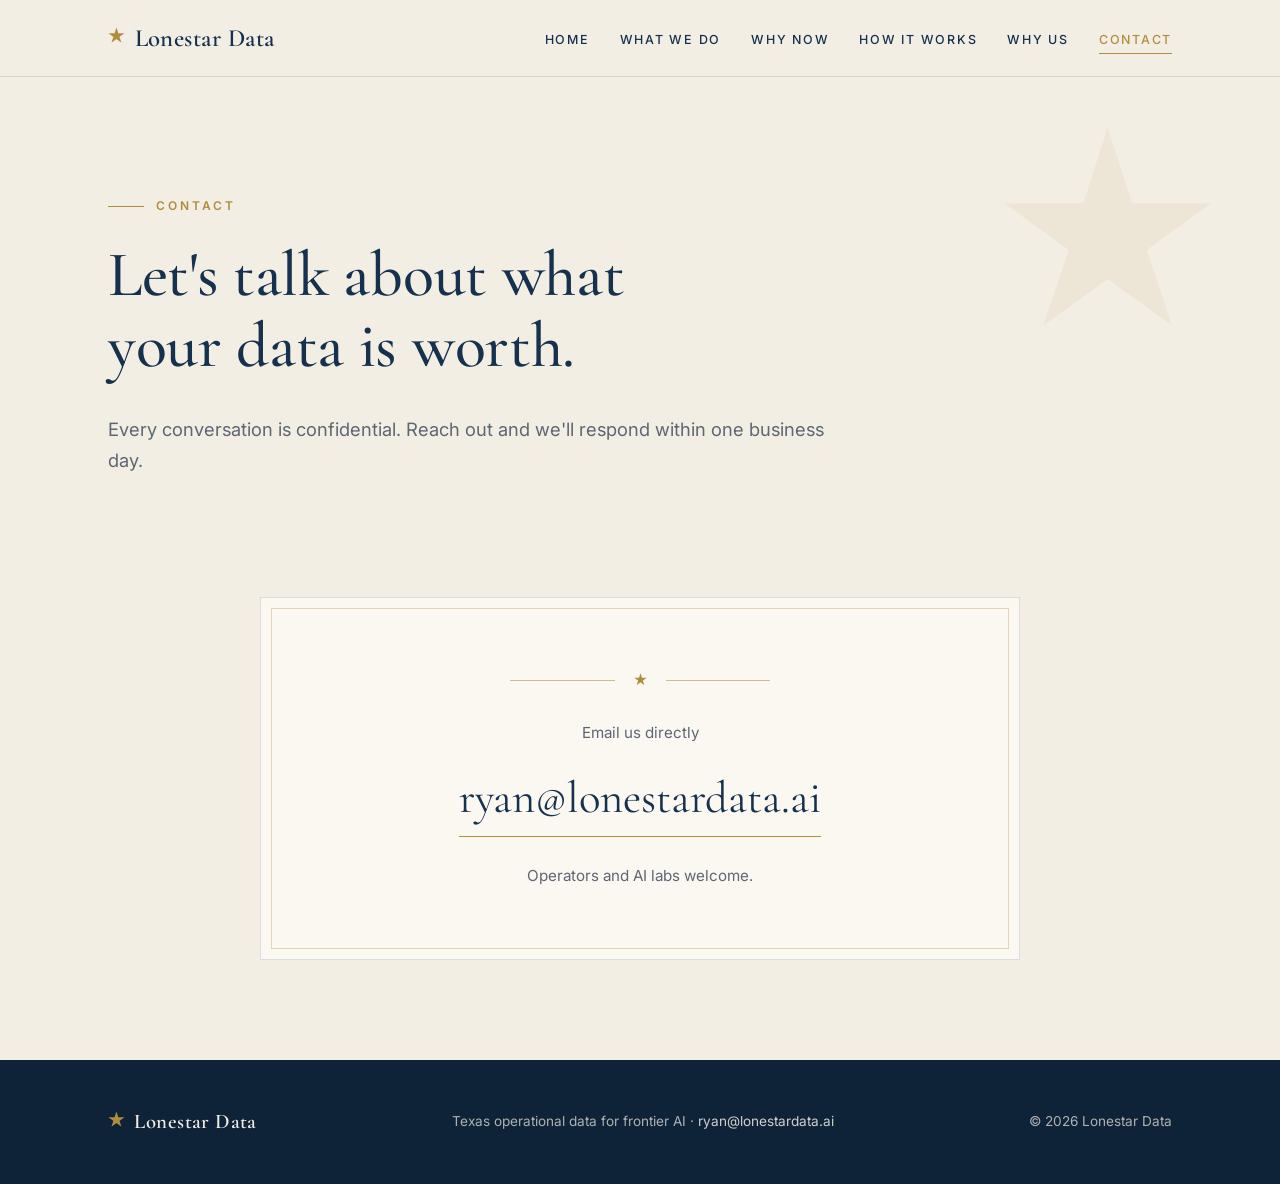
==== contact/index.html @ 7a25f942 "Switch to clean URLs (folder/index.html) with absolute links Co-Authored-By: Claude Opus 5.5 <norepl" ====
<!DOCTYPE html>
<html lang="en">
<head>
  <meta charset="utf-8">
  <meta name="viewport" content="width=device-width, initial-scale=1">
  <title>Contact — Lonestar Data</title>
  <meta name="description" content="Start a confidential conversation with Lonestar Data.">
  <link rel="icon" href="data:image/svg+xml,<svg xmlns='http://www.w3.org/2000/svg' viewBox='0 0 100 100'><text y='.9em' font-size='90' fill='%23b08d3f'>★</text></svg>">
  <link rel="preconnect" href="https://fonts.googleapis.com">
  <link rel="preconnect" href="https://fonts.gstatic.com" crossorigin>
  <link href="https://fonts.googleapis.com/css2?family=Cormorant+Garamond:ital,wght@0,400;0,500;0,600;1,500&family=Inter:wght@400;500;600&display=swap" rel="stylesheet">
  <link rel="stylesheet" href="/styles.css">
</head>
<body>
  <header class="site-header">
    <nav class="container nav" aria-label="Main">
      <a class="brand" href="/"><span class="star" aria-hidden="true">★</span> Lonestar Data</a>
      <button class="nav-toggle" aria-label="Toggle menu" aria-expanded="false" onclick="var l=document.querySelector('.nav-links');l.classList.toggle('open');this.setAttribute('aria-expanded',l.classList.contains('open'))">☰</button>
      <ul class="nav-links">
        <li><a href="/">Home</a></li>
        <li><a href="/what-we-do/">What We Do</a></li>
        <li><a href="/why-now/">Why Now</a></li>
        <li><a href="/how-it-works/">How It Works</a></li>
        <li><a href="/why-us/">Why Us</a></li>
        <li><a href="/contact/" aria-current="page">Contact</a></li>
      </ul>
    </nav>
  </header>

  <main>
    <section class="page-hero">
      <div class="container">
        <div class="eyebrow">Contact</div>
        <h1>Let's talk about what your data is worth.</h1>
        <p class="lede">Every conversation is confidential. Reach out and we'll respond within one business day.</p>
      </div>
    </section>

    <section class="section-tight">
      <div class="container">
        <div class="contact-panel">
          <div class="star-rule">★</div>
          <p style="margin-top:28px;" class="small">Email us directly</p>
          <a class="contact-email" href="mailto:ryan@lonestardata.ai">ryan@lonestardata.ai</a>
          <p class="small">Operators and AI labs welcome.</p>
        </div>
      </div>
    </section>
  </main>

  <footer class="site-footer">
    <div class="container footer-inner">
      <a class="brand" href="/"><span class="star" aria-hidden="true">★</span> Lonestar Data</a>
      <span>Texas operational data for frontier AI &middot; <a href="mailto:ryan@lonestardata.ai">ryan@lonestardata.ai</a></span>
      <span>&copy; 2026 Lonestar Data</span>
    </div>
  </footer>
</body>
</html>
---- styles.css ----
/* Lonestar Data — shared styles */
:root {
  --cream: #f3eee4;
  --cream-deep: #ebe4d6;
  --navy: #16314e;
  --navy-deep: #0f2338;
  --gold: #b08d3f;
  --gold-soft: #cdb27a;
  --ink: #24303d;
  --muted: #5d6673;
  --line: rgba(22, 49, 78, 0.14);
  --serif: "Cormorant Garamond", "Times New Roman", serif;
  --sans: "Inter", system-ui, -apple-system, "Segoe UI", sans-serif;
  --max: 1120px;
}

*, *::before, *::after { box-sizing: border-box; }
html { -webkit-text-size-adjust: 100%; }
body {
  margin: 0;
  background: var(--cream);
  color: var(--ink);
  font-family: var(--sans);
  font-size: 17px;
  line-height: 1.7;
  -webkit-font-smoothing: antialiased;
  display: flex;
  flex-direction: column;
  min-height: 100vh;
}
main { flex: 1; }
img { max-width: 100%; }
a { color: var(--navy); }

h1, h2, h3 {
  font-family: var(--serif);
  font-weight: 500;
  color: var(--navy);
  line-height: 1.12;
  margin: 0 0 0.5em;
  letter-spacing: -0.005em;
}
h1 { font-size: clamp(2.8rem, 6vw, 4.75rem); }
h2 { font-size: clamp(2rem, 4vw, 3rem); }
h3 { font-size: 1.6rem; }
p { margin: 0 0 1.1em; }
em.gold { font-style: italic; color: var(--gold); }

.container { width: 100%; max-width: var(--max); margin: 0 auto; padding: 0 28px; }

/* ---------- Header / nav ---------- */
.site-header {
  position: sticky; top: 0; z-index: 10;
  background: rgba(243, 238, 228, 0.92);
  backdrop-filter: blur(8px);
  -webkit-backdrop-filter: blur(8px);
  border-bottom: 1px solid var(--line);
}
.nav {
  display: flex; align-items: center; justify-content: space-between;
  height: 76px; gap: 24px;
}
.brand {
  display: flex; align-items: center; gap: 10px;
  text-decoration: none; color: var(--navy);
  font-family: var(--serif); font-size: 1.55rem; font-weight: 600;
  letter-spacing: 0.02em; white-space: nowrap;
}
.brand .star { color: var(--gold); font-size: 1.1rem; transform: translateY(-1px); }
.nav-links { display: flex; gap: 30px; list-style: none; margin: 0; padding: 0; }
.nav-links a {
  text-decoration: none; color: var(--navy);
  font-size: 0.78rem; font-weight: 500; letter-spacing: 0.14em; text-transform: uppercase;
  padding: 6px 0; border-bottom: 1px solid transparent;
  transition: color .2s, border-color .2s;
}
.nav-links a:hover { color: var(--gold); }
.nav-links a[aria-current="page"] { color: var(--gold); border-bottom-color: var(--gold); }
.nav-toggle { display: none; }

/* ---------- Eyebrow / divider ---------- */
.eyebrow {
  display: inline-flex; align-items: center; gap: 12px;
  font-size: 0.75rem; font-weight: 600; letter-spacing: 0.24em; text-transform: uppercase;
  color: var(--gold); margin-bottom: 22px;
}
.eyebrow::before { content: ""; width: 36px; height: 1px; background: var(--gold); }
.star-rule {
  display: flex; align-items: center; gap: 18px; color: var(--gold);
  margin: 0 auto; max-width: 260px; font-size: 0.9rem;
}
.star-rule::before, .star-rule::after { content: ""; flex: 1; height: 1px; background: var(--gold); opacity: .55; }

/* ---------- Hero ---------- */
.hero {
  position: relative; overflow: hidden;
  padding: 140px 0 150px;
}
.hero::after {
  content: "★"; position: absolute; right: -60px; top: 50%;
  transform: translateY(-50%) rotate(-8deg);
  font-size: 620px; line-height: 1; color: var(--gold); opacity: 0.07;
  pointer-events: none;
}
.hero h1 { max-width: 15ch; }
.hero .lede { font-size: 1.2rem; color: var(--muted); max-width: 56ch; margin-bottom: 2.2em; }

.page-hero { padding: 110px 0 60px; position: relative; overflow: hidden; }
.page-hero::after {
  content: "★"; position: absolute; right: 4%; top: 40px;
  font-size: 240px; line-height: 1; color: var(--gold); opacity: 0.08; pointer-events: none;
}
.page-hero h1 { font-size: clamp(2.6rem, 5vw, 4rem); max-width: 18ch; }
.page-hero .lede { font-size: 1.15rem; color: var(--muted); max-width: 60ch; }

/* ---------- Buttons ---------- */
.btn-row { display: flex; flex-wrap: wrap; gap: 14px; }
.btn {
  display: inline-block; text-decoration: none;
  font-size: 0.8rem; font-weight: 600; letter-spacing: 0.16em; text-transform: uppercase;
  padding: 16px 30px; border: 1px solid var(--navy);
  transition: background .2s, color .2s, border-color .2s;
}
.btn-primary { background: var(--navy); color: var(--cream); }
.btn-primary:hover { background: var(--gold); border-color: var(--gold); color: #fff; }
.btn-ghost { color: var(--navy); }
.btn-ghost:hover { border-color: var(--gold); color: var(--gold); }

/* ---------- Sections ---------- */
.section { padding: 90px 0; }
.section-tight { padding: 40px 0 100px; }
.section-alt { background: var(--cream-deep); border-top: 1px solid var(--line); border-bottom: 1px solid var(--line); }
.prose { max-width: 70ch; }
.prose p { color: var(--ink); }
.split { display: grid; grid-template-columns: 1fr 1.4fr; gap: 70px; align-items: start; }

/* ---------- Cards ---------- */
.grid-3 { display: grid; grid-template-columns: repeat(3, 1fr); gap: 28px; }
.card {
  background: #fbf8f2; border: 1px solid var(--line);
  padding: 42px 34px; position: relative;
  transition: transform .25s, box-shadow .25s;
}
.card::before {
  content: ""; position: absolute; left: 0; top: 0; right: 0; height: 3px;
  background: linear-gradient(90deg, var(--gold), var(--gold-soft));
}
.card:hover { transform: translateY(-3px); box-shadow: 0 18px 40px -24px rgba(22, 49, 78, .35); }
.card .card-star { color: var(--gold); font-size: 1rem; margin-bottom: 18px; display: block; }
.card h3 { margin-bottom: 0.4em; }
.card p { color: var(--muted); margin: 0; font-size: 0.98rem; }

/* Stat cards */
.stat-card {
  background: var(--navy); color: var(--cream);
  padding: 48px 36px; position: relative; overflow: hidden;
}
.stat-card::after {
  content: "★"; position: absolute; right: -14px; bottom: -40px;
  font-size: 150px; color: var(--gold); opacity: .12; line-height: 1;
}
.stat-figure {
  font-family: var(--serif); font-weight: 500; color: var(--gold-soft);
  font-size: clamp(2.6rem, 4.4vw, 3.6rem); line-height: 1; margin-bottom: 18px;
  white-space: nowrap;
}
.stat-label {
  font-size: 0.72rem; letter-spacing: 0.2em; text-transform: uppercase;
  color: var(--gold-soft); opacity: .85; margin-bottom: 10px; font-weight: 600;
}
.stat-card p { color: rgba(243, 238, 228, .82); margin: 0; font-size: 0.98rem; }

/* ---------- Steps ---------- */
.steps { list-style: none; margin: 0; padding: 0; counter-reset: step; }
.steps li {
  counter-increment: step;
  display: grid; grid-template-columns: 110px 1fr; gap: 30px;
  padding: 38px 0; border-top: 1px solid var(--line);
}
.steps li:last-child { border-bottom: 1px solid var(--line); }
.steps li::before {
  content: counter(step, decimal-leading-zero);
  font-family: var(--serif); font-size: 3.4rem; line-height: 1; color: var(--gold);
}
.steps h3 { margin-bottom: 0.3em; }
.steps p { color: var(--muted); margin: 0; max-width: 62ch; }

.note {
  margin-top: 60px; padding: 40px 44px;
  background: var(--navy); color: var(--cream);
  border-left: 4px solid var(--gold);
  display: grid; grid-template-columns: auto 1fr; gap: 26px; align-items: start;
}
.note .note-star { color: var(--gold); font-size: 2rem; line-height: 1; }
.note h3 { color: var(--cream); margin-bottom: .3em; }
.note p { margin: 0; color: rgba(243, 238, 228, .82); }

/* ---------- CTA band ---------- */
.cta-band { background: var(--navy); color: var(--cream); padding: 90px 0; text-align: center; position: relative; overflow: hidden; }
.cta-band h2 { color: var(--cream); margin: 22px auto 18px; max-width: 22ch; }
.cta-band p { color: rgba(243, 238, 228, .78); max-width: 54ch; margin: 0 auto 34px; }
.cta-band .btn-primary { background: var(--gold); border-color: var(--gold); color: #fff; }
.cta-band .btn-primary:hover { background: var(--cream); border-color: var(--cream); color: var(--navy); }

/* ---------- Contact ---------- */
.contact-panel {
  background: #fbf8f2; border: 1px solid var(--line);
  padding: 70px 60px; text-align: center; max-width: 760px; margin: 0 auto;
  position: relative;
}
.contact-panel::before {
  content: ""; position: absolute; inset: 10px; border: 1px solid rgba(176, 141, 63, .35); pointer-events: none;
}
.contact-email {
  display: inline-block; margin: 14px 0 26px;
  font-family: var(--serif); font-size: clamp(1.9rem, 4vw, 2.8rem);
  color: var(--navy); text-decoration: none; border-bottom: 1px solid var(--gold);
  word-break: break-word;
}
.contact-email:hover { color: var(--gold); }
.contact-panel .small { color: var(--muted); font-size: .95rem; margin: 0; }

/* ---------- Footer ---------- */
.site-footer { background: var(--navy-deep); color: rgba(243, 238, 228, .7); padding: 44px 0; font-size: 0.85rem; }
.footer-inner { display: flex; justify-content: space-between; align-items: center; gap: 20px; flex-wrap: wrap; }
.site-footer .brand { color: var(--cream); font-size: 1.3rem; }
.site-footer a { color: rgba(243, 238, 228, .85); text-decoration: none; }
.site-footer a:hover { color: var(--gold-soft); }

/* ---------- Responsive ---------- */
@media (max-width: 920px) {
  .grid-3 { grid-template-columns: 1fr; }
  .split { grid-template-columns: 1fr; gap: 20px; }
  .nav-toggle {
    display: inline-flex; background: none; border: 1px solid var(--line);
    color: var(--navy); font-size: 1.1rem; padding: 6px 12px; cursor: pointer;
  }
  .nav-links {
    display: none; position: absolute; top: 76px; left: 0; right: 0;
    flex-direction: column; gap: 0; background: var(--cream);
    border-bottom: 1px solid var(--line); padding: 8px 28px 20px;
  }
  .nav-links.open { display: flex; }
  .nav-links a { display: block; padding: 14px 0; border-bottom: 1px solid var(--line); }
  .nav-links a[aria-current="page"] { border-bottom-color: var(--line); }
  .hero { padding: 90px 0 100px; }
  .hero::after { font-size: 360px; right: -120px; }
  .steps li { grid-template-columns: 1fr; gap: 10px; }
  .note { grid-template-columns: 1fr; padding: 32px 28px; }
  .contact-panel { padding: 54px 28px; }
}
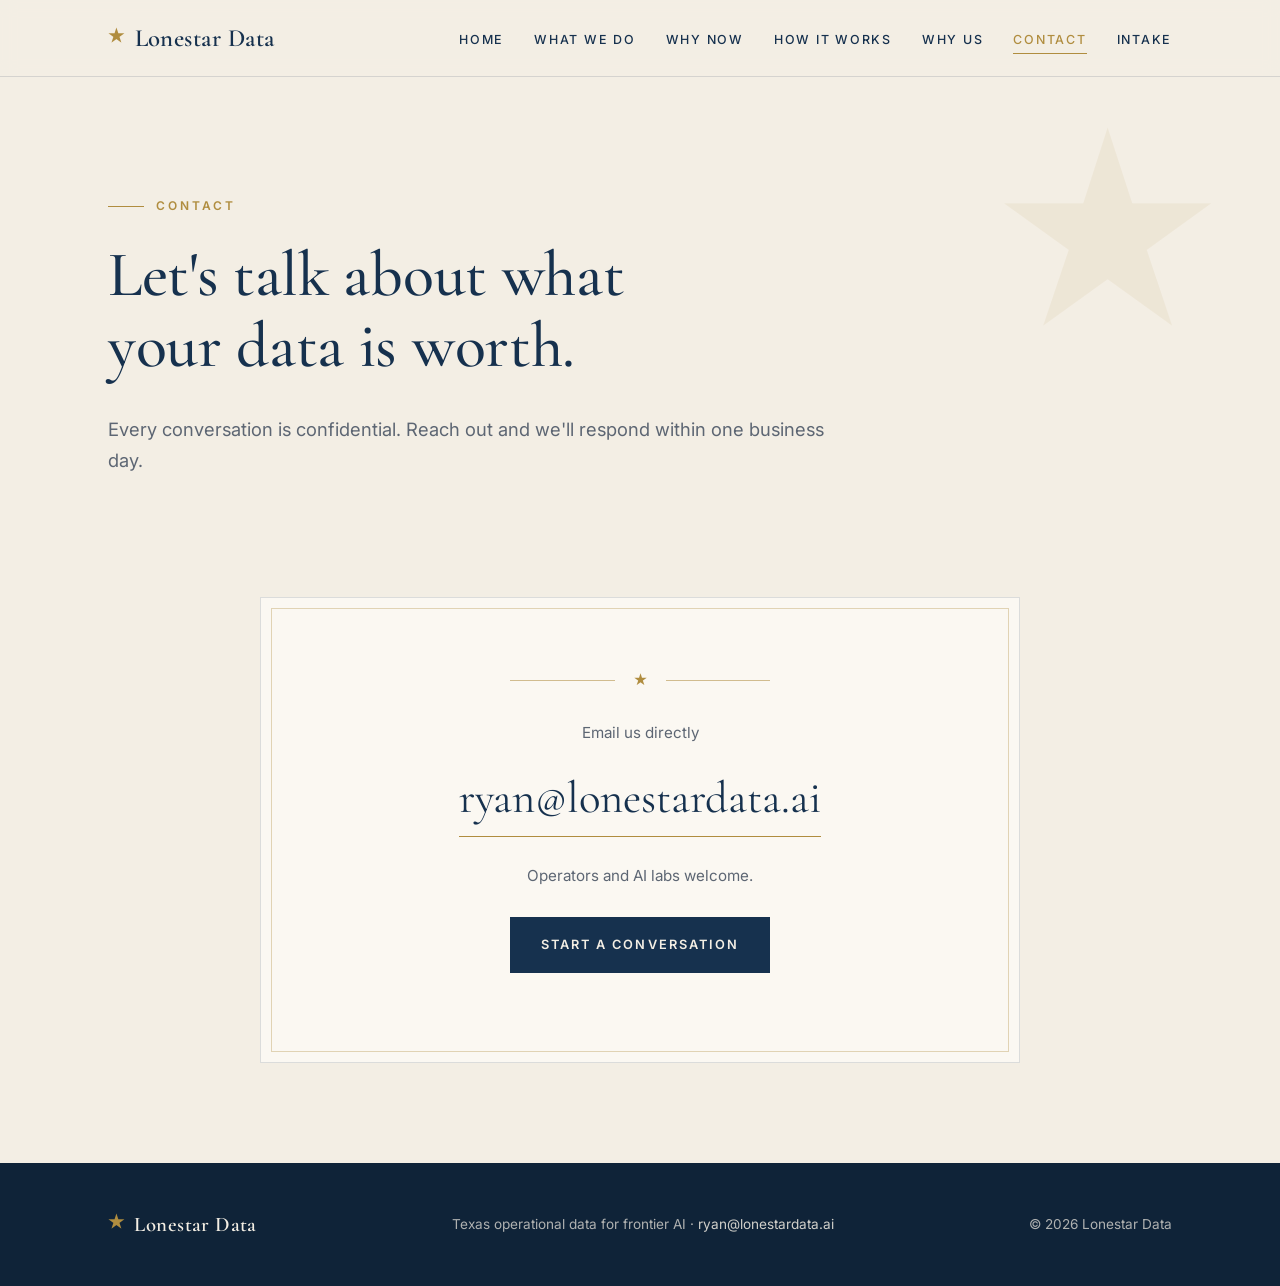
==== commit 66a62615: "Add /intake/ page with Formspree form; link Intake in nav and CTAs Co-Authored-By: Claude Opus 5.5 <" ====
--- a/contact/index.html
+++ b/contact/index.html
@@ -23,6 +23,7 @@
         <li><a href="/how-it-works/">How It Works</a></li>
         <li><a href="/why-us/">Why Us</a></li>
         <li><a href="/contact/" aria-current="page">Contact</a></li>
+        <li><a href="/intake/">Intake</a></li>
       </ul>
     </nav>
   </header>
@@ -43,6 +44,7 @@
           <p style="margin-top:28px;" class="small">Email us directly</p>
           <a class="contact-email" href="mailto:ryan@lonestardata.ai">ryan@lonestardata.ai</a>
           <p class="small">Operators and AI labs welcome.</p>
+          <p style="margin-top:28px;"><a class="btn btn-primary" href="/intake/">Start a Conversation</a></p>
         </div>
       </div>
     </section>
--- a/styles.css
+++ b/styles.css
@@ -249,3 +249,65 @@
   .note { grid-template-columns: 1fr; padding: 32px 28px; }
   .contact-panel { padding: 54px 28px; }
 }
+
+/* ---------- Intake form ---------- */
+.intake-meta { display: flex; flex-wrap: wrap; gap: 12px; margin-top: 8px; }
+.pill {
+  display: inline-flex; align-items: center; gap: 8px;
+  border: 1px solid rgba(176, 141, 63, .55); color: var(--navy);
+  padding: 7px 16px; font-size: .78rem; font-weight: 600; letter-spacing: .12em; text-transform: uppercase;
+}
+.pill::before { content: "★"; color: var(--gold); font-size: .8rem; }
+.form-wrap { max-width: 880px; margin: 0 auto; }
+.form-section {
+  background: #fbf8f2; border: 1px solid var(--line);
+  padding: 46px 48px 40px; margin-bottom: 28px; position: relative;
+}
+.form-section::before {
+  content: ""; position: absolute; left: 0; top: 0; right: 0; height: 3px;
+  background: linear-gradient(90deg, var(--gold), var(--gold-soft));
+}
+.form-section legend { padding: 0; float: left; width: 100%; margin-bottom: 26px; }
+.form-section legend span {
+  display: block; font-size: .72rem; font-weight: 600; letter-spacing: .22em; text-transform: uppercase; color: var(--gold); margin-bottom: 6px;
+}
+.form-section legend h2 { font-size: 2rem; margin: 0; }
+fieldset.form-section { min-width: 0; }
+.form-grid { clear: both; display: grid; grid-template-columns: 1fr 1fr; gap: 22px 26px; }
+.field { display: flex; flex-direction: column; gap: 8px; }
+.field.full { grid-column: 1 / -1; }
+.field > label, .group-label {
+  font-size: .76rem; font-weight: 600; letter-spacing: .1em; text-transform: uppercase; color: var(--navy);
+}
+.req { color: var(--gold); }
+.field input[type="text"], .field input[type="email"], .field input[type="tel"], .field input[type="url"],
+.field select, .field textarea {
+  font: inherit; font-size: 1rem; color: var(--ink);
+  background: var(--cream); border: 1px solid rgba(22, 49, 78, .22); border-radius: 0;
+  padding: 13px 14px; width: 100%; transition: border-color .2s, box-shadow .2s;
+  -webkit-appearance: none; appearance: none;
+}
+.field select {
+  background-image: linear-gradient(45deg, transparent 50%, var(--gold) 50%), linear-gradient(135deg, var(--gold) 50%, transparent 50%);
+  background-position: calc(100% - 20px) 55%, calc(100% - 14px) 55%;
+  background-size: 6px 6px; background-repeat: no-repeat; padding-right: 40px;
+}
+.field textarea { min-height: 120px; resize: vertical; }
+.field input:focus, .field select:focus, .field textarea:focus {
+  outline: none; border-color: var(--gold); box-shadow: 0 0 0 3px rgba(176, 141, 63, .18);
+}
+.choices { display: grid; grid-template-columns: repeat(auto-fill, minmax(220px, 1fr)); gap: 10px 20px; }
+.choices.inline { display: flex; flex-wrap: wrap; gap: 10px 28px; }
+.choice { display: flex; align-items: center; gap: 10px; font-size: .97rem; cursor: pointer; }
+.choice input { accent-color: var(--navy); width: 17px; height: 17px; margin: 0; }
+.form-actions { text-align: center; padding: 20px 0 10px; }
+.form-actions .btn { cursor: pointer; font-family: var(--sans); }
+.form-actions .btn[disabled] { opacity: .6; cursor: wait; }
+.form-fineprint { color: var(--muted); font-size: .88rem; margin-top: 18px; }
+.form-error { color: #9b2c2c; font-size: .95rem; margin-top: 14px; }
+.form-success { display: none; text-align: center; }
+.form-success.show { display: block; }
+@media (max-width: 920px) {
+  .form-section { padding: 36px 24px 30px; }
+  .form-grid { grid-template-columns: 1fr; }
+}
